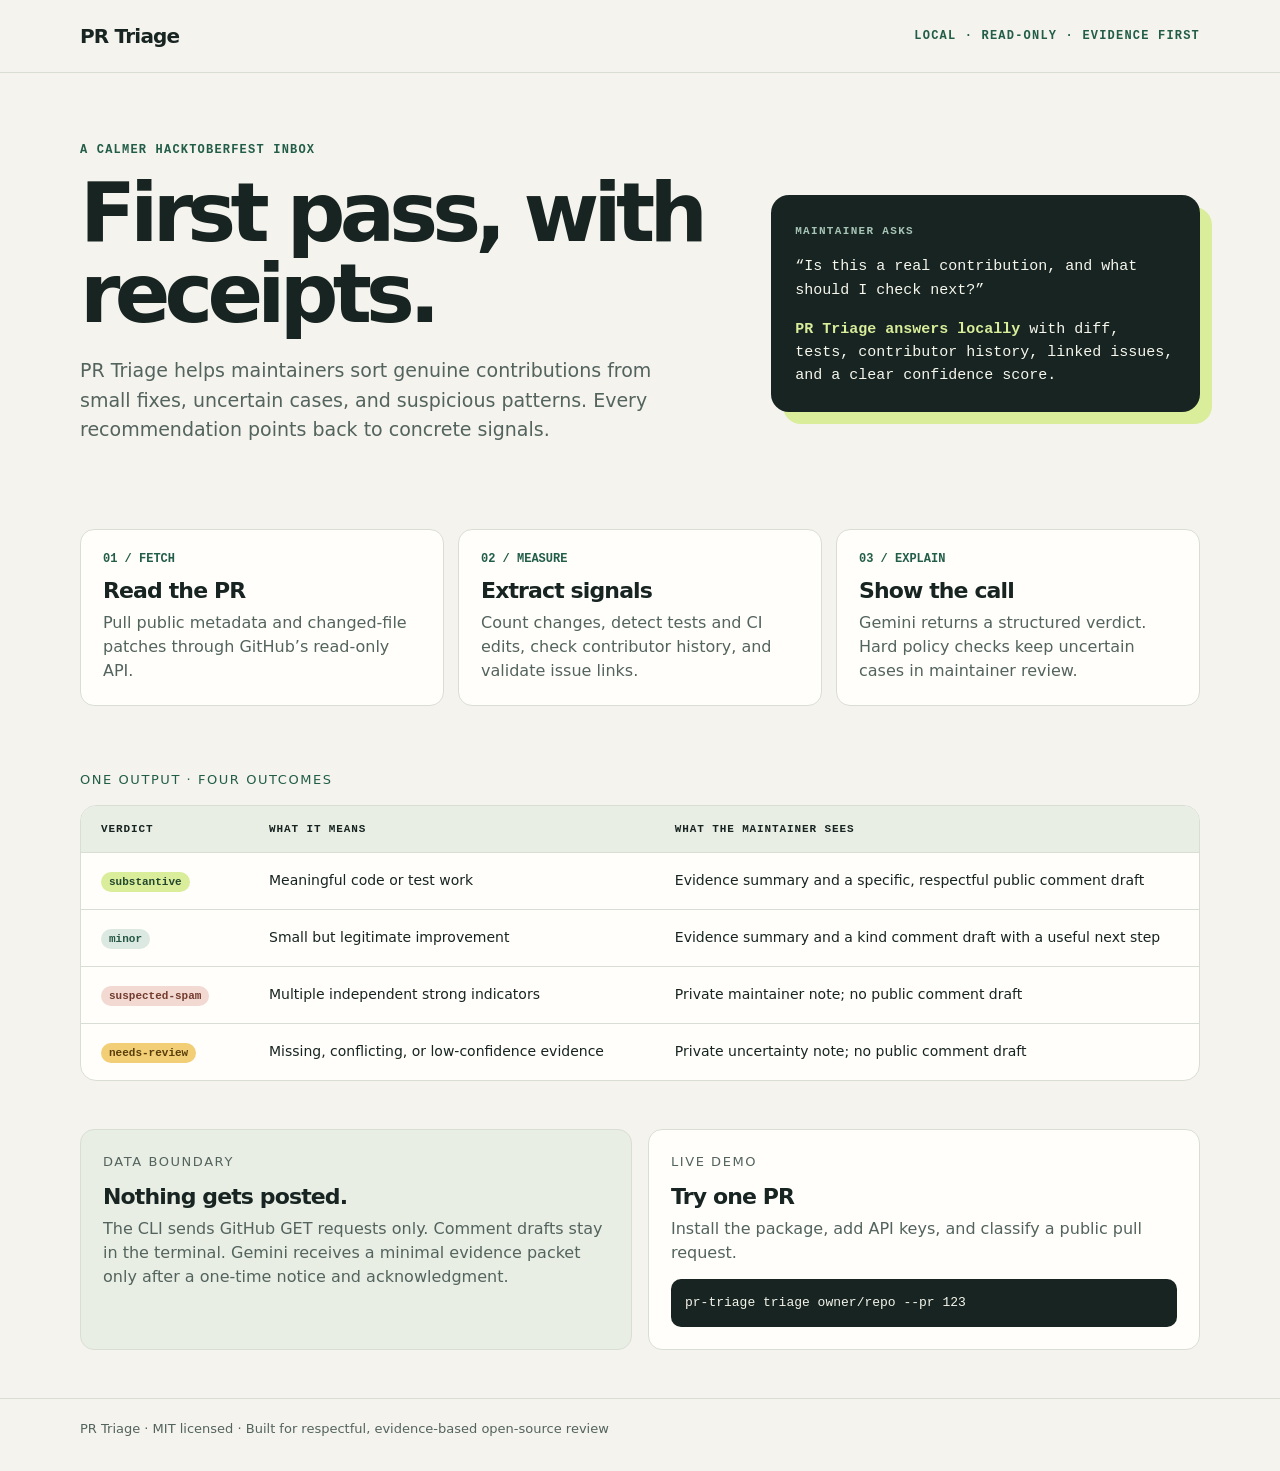
==== website/index.html @ dddbaf4c "Add demo materials and project documentation" ====
<!doctype html>
<html lang="en">
<head>
  <meta charset="utf-8">
  <meta name="viewport" content="width=device-width, initial-scale=1">
  <meta name="theme-color" content="#f5f3ee">
  <title>PR Triage — First pass, with receipts</title>
  <style>
    :root {
      color-scheme: light;
      --ink: #172421;
      --muted: #53635e;
      --paper: #f5f3ee;
      --card: #fffefa;
      --line: #d9ded5;
      --green: #215d48;
      --lime: #d9ed9b;
      --amber: #f2ce77;
      --red: #d77963;
      --blue: #8ab3a2;
      font-family: Inter, ui-sans-serif, system-ui, -apple-system, BlinkMacSystemFont, "Segoe UI", sans-serif;
    }
    * { box-sizing: border-box; }
    body { margin: 0; background: var(--paper); color: var(--ink); }
    a { color: inherit; }
    .wrap { width: min(1120px, calc(100% - 40px)); margin: 0 auto; }
    header { padding: 24px 0; border-bottom: 1px solid var(--line); }
    .nav { display: flex; justify-content: space-between; align-items: center; gap: 20px; }
    .brand { font-weight: 800; letter-spacing: -.04em; font-size: 20px; }
    .tag { color: var(--green); font: 700 12px/1.2 ui-monospace, SFMono-Regular, Menlo, monospace; text-transform: uppercase; letter-spacing: .1em; }
    main { padding: 70px 0 48px; }
    .hero { display: grid; grid-template-columns: 1.2fr .8fr; gap: 48px; align-items: center; }
    h1 { max-width: 680px; font-size: clamp(44px, 7vw, 82px); line-height: .98; letter-spacing: -.07em; margin: 16px 0 22px; }
    .lead { max-width: 620px; color: var(--muted); font-size: 19px; line-height: 1.55; }
    .prompt { background: var(--ink); color: #f7f7ee; padding: 24px; border-radius: 18px; box-shadow: 12px 12px 0 var(--lime); }
    .prompt small { color: #a7c5b7; font: 700 11px/1.4 ui-monospace, monospace; text-transform: uppercase; letter-spacing: .12em; }
    .prompt p { font: 15px/1.55 ui-monospace, SFMono-Regular, Menlo, monospace; margin: 16px 0 0; }
    .prompt strong { color: var(--lime); }
    .section-title { margin: 0 0 18px; font-size: 13px; text-transform: uppercase; letter-spacing: .12em; color: var(--green); }
    .steps { display: grid; grid-template-columns: repeat(3, 1fr); gap: 14px; margin: 66px 0; }
    .step, .verdict, .privacy { background: var(--card); border: 1px solid var(--line); border-radius: 14px; padding: 22px; }
    .number { color: var(--green); font: 700 12px ui-monospace, monospace; }
    h2 { font-size: 22px; letter-spacing: -.04em; margin: 12px 0 8px; }
    .step p, .verdict p, .privacy p { color: var(--muted); line-height: 1.5; margin: 0; }
    .results { border: 1px solid var(--line); background: var(--card); border-radius: 16px; overflow: hidden; }
    .result-head, .result-row { display: grid; grid-template-columns: 150px 1fr 1.3fr; gap: 18px; padding: 17px 20px; align-items: start; }
    .result-head { background: #e9eee4; font: 700 11px ui-monospace, monospace; text-transform: uppercase; letter-spacing: .08em; }
    .result-row { border-top: 1px solid var(--line); font-size: 14px; line-height: 1.45; }
    .pill { display: inline-block; padding: 4px 8px; border-radius: 999px; font: 700 11px ui-monospace, monospace; }
    .substantive { background: var(--lime); color: #23472e; }
    .minor { background: #dce9e3; color: #245743; }
    .review { background: var(--amber); color: #593e0b; }
    .spam { background: #f2d9d2; color: #733b2e; }
    .bottom { display: grid; grid-template-columns: 1fr 1fr; gap: 16px; margin-top: 48px; }
    .privacy { background: #e9eee4; }
    pre { overflow-x: auto; margin: 14px 0 0; padding: 14px; border-radius: 10px; background: var(--ink); color: #f4f4eb; font: 13px/1.55 ui-monospace, monospace; }
    footer { border-top: 1px solid var(--line); color: var(--muted); padding: 22px 0 34px; font-size: 13px; }
    @media (max-width: 760px) {
      main { padding-top: 46px; }
      .hero, .bottom { grid-template-columns: 1fr; }
      .steps { grid-template-columns: 1fr; margin: 48px 0; }
      .result-head, .result-row { grid-template-columns: 105px 1fr; }
      .result-head span:last-child, .result-row span:last-child { grid-column: 1 / -1; }
    }
  </style>
</head>
<body>
  <header>
    <div class="wrap nav"><div class="brand">PR Triage</div><div class="tag">Local · Read-only · Evidence first</div></div>
  </header>
  <main class="wrap">
    <section class="hero" aria-labelledby="title">
      <div>
        <div class="tag">A calmer Hacktoberfest inbox</div>
        <h1 id="title">First pass, with receipts.</h1>
        <p class="lead">PR Triage helps maintainers sort genuine contributions from small fixes, uncertain cases, and suspicious patterns. Every recommendation points back to concrete signals.</p>
      </div>
      <aside class="prompt" aria-label="Example maintainer question">
        <small>Maintainer asks</small>
        <p>“Is this a real contribution, and what should I check next?”</p>
        <p><strong>PR Triage answers locally</strong> with diff, tests, contributor history, linked issues, and a clear confidence score.</p>
      </aside>
    </section>

    <section class="steps" aria-label="How it works">
      <article class="step"><div class="number">01 / FETCH</div><h2>Read the PR</h2><p>Pull public metadata and changed-file patches through GitHub’s read-only API.</p></article>
      <article class="step"><div class="number">02 / MEASURE</div><h2>Extract signals</h2><p>Count changes, detect tests and CI edits, check contributor history, and validate issue links.</p></article>
      <article class="step"><div class="number">03 / EXPLAIN</div><h2>Show the call</h2><p>Gemini returns a structured verdict. Hard policy checks keep uncertain cases in maintainer review.</p></article>
    </section>

    <section aria-labelledby="sample-title">
      <p class="section-title" id="sample-title">One output · four outcomes</p>
      <div class="results" role="table" aria-label="Example triage outcomes">
        <div class="result-head" role="row"><span role="columnheader">Verdict</span><span role="columnheader">What it means</span><span role="columnheader">What the maintainer sees</span></div>
        <div class="result-row" role="row"><span role="cell"><b class="pill substantive">substantive</b></span><span role="cell">Meaningful code or test work</span><span role="cell">Evidence summary and a specific, respectful public comment draft</span></div>
        <div class="result-row" role="row"><span role="cell"><b class="pill minor">minor</b></span><span role="cell">Small but legitimate improvement</span><span role="cell">Evidence summary and a kind comment draft with a useful next step</span></div>
        <div class="result-row" role="row"><span role="cell"><b class="pill spam">suspected-spam</b></span><span role="cell">Multiple independent strong indicators</span><span role="cell">Private maintainer note; no public comment draft</span></div>
        <div class="result-row" role="row"><span role="cell"><b class="pill review">needs-review</b></span><span role="cell">Missing, conflicting, or low-confidence evidence</span><span role="cell">Private uncertainty note; no public comment draft</span></div>
      </div>
    </section>

    <section class="bottom" aria-label="Privacy and demo commands">
      <article class="privacy"><p class="section-title">Data boundary</p><h2>Nothing gets posted.</h2><p>The CLI sends GitHub GET requests only. Comment drafts stay in the terminal. Gemini receives a minimal evidence packet only after a one-time notice and acknowledgment.</p></article>
      <article class="step"><p class="section-title">Live demo</p><h2>Try one PR</h2><p>Install the package, add API keys, and classify a public pull request.</p><pre>pr-triage triage owner/repo --pr 123</pre></article>
    </section>
  </main>
  <footer><div class="wrap">PR Triage · MIT licensed · Built for respectful, evidence-based open-source review</div></footer>
</body>
</html>
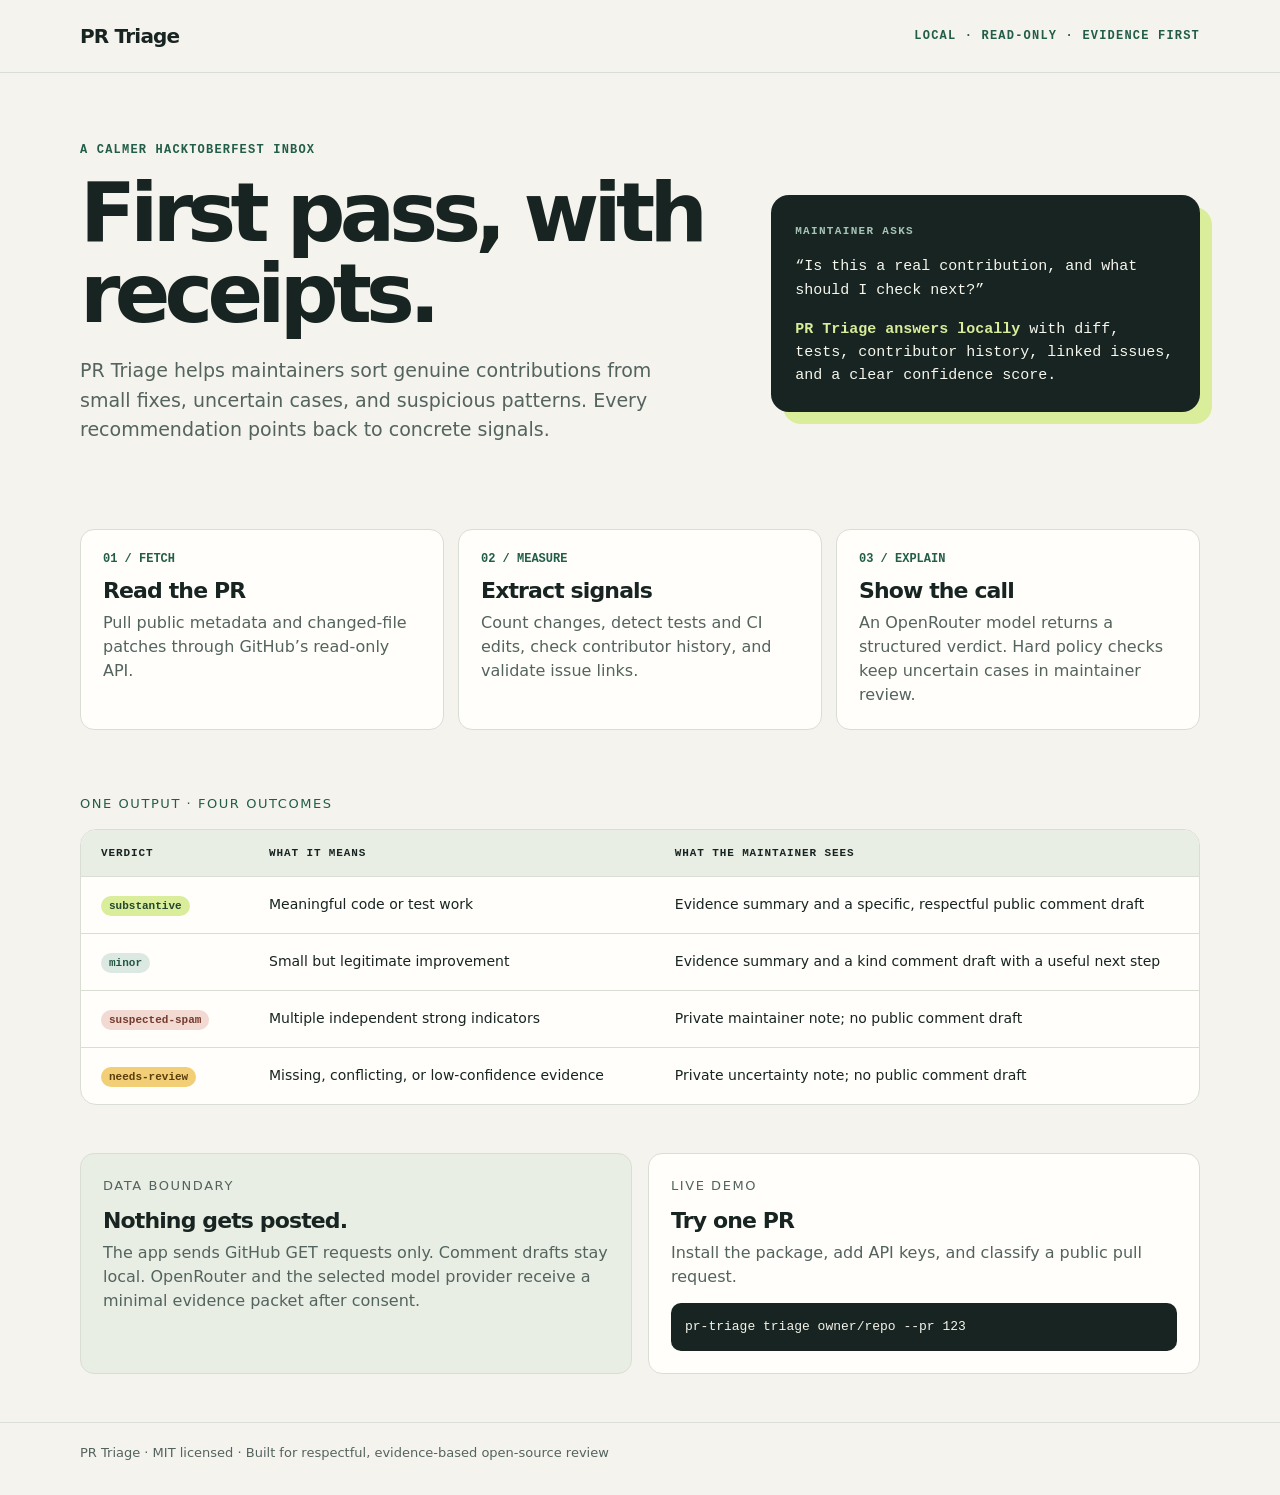
==== commit dd555950: "Add local web UI for model selection and triage Co-authored-by: vidhi keshri <225218234+vidhi-keshri" ====
--- a/website/index.html
+++ b/website/index.html
@@ -85,7 +85,7 @@
     <section class="steps" aria-label="How it works">
       <article class="step"><div class="number">01 / FETCH</div><h2>Read the PR</h2><p>Pull public metadata and changed-file patches through GitHub’s read-only API.</p></article>
       <article class="step"><div class="number">02 / MEASURE</div><h2>Extract signals</h2><p>Count changes, detect tests and CI edits, check contributor history, and validate issue links.</p></article>
-      <article class="step"><div class="number">03 / EXPLAIN</div><h2>Show the call</h2><p>Gemini returns a structured verdict. Hard policy checks keep uncertain cases in maintainer review.</p></article>
+      <article class="step"><div class="number">03 / EXPLAIN</div><h2>Show the call</h2><p>An OpenRouter model returns a structured verdict. Hard policy checks keep uncertain cases in maintainer review.</p></article>
     </section>
 
     <section aria-labelledby="sample-title">
@@ -100,7 +100,7 @@
     </section>
 
     <section class="bottom" aria-label="Privacy and demo commands">
-      <article class="privacy"><p class="section-title">Data boundary</p><h2>Nothing gets posted.</h2><p>The CLI sends GitHub GET requests only. Comment drafts stay in the terminal. Gemini receives a minimal evidence packet only after a one-time notice and acknowledgment.</p></article>
+      <article class="privacy"><p class="section-title">Data boundary</p><h2>Nothing gets posted.</h2><p>The app sends GitHub GET requests only. Comment drafts stay local. OpenRouter and the selected model provider receive a minimal evidence packet after consent.</p></article>
       <article class="step"><p class="section-title">Live demo</p><h2>Try one PR</h2><p>Install the package, add API keys, and classify a public pull request.</p><pre>pr-triage triage owner/repo --pr 123</pre></article>
     </section>
   </main>
